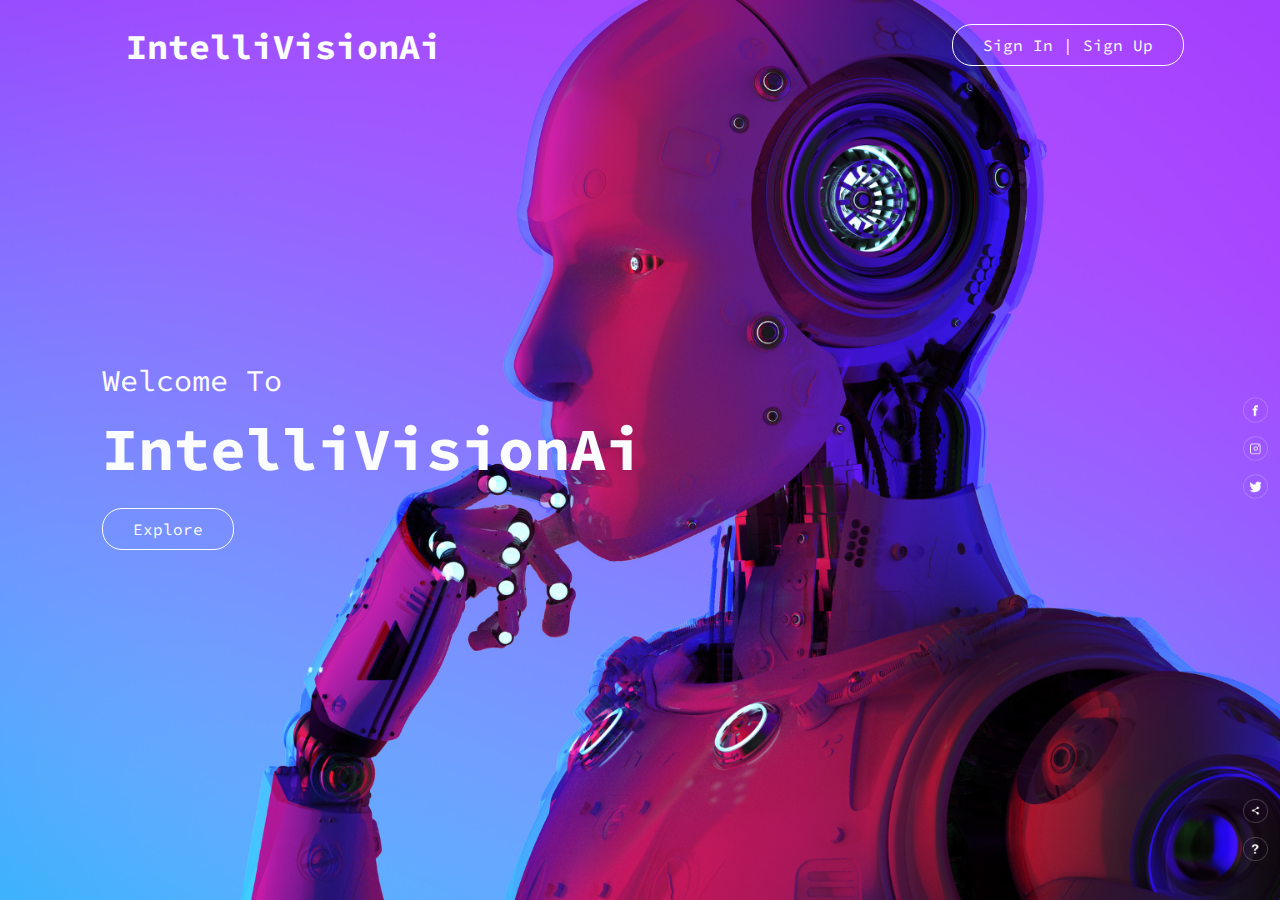
==== index.html @ 234420af "Beta V1" ====
<!DOCTYPE html>
<html lang="en">
<head>
  <title>IntelliVisionAi | Home</title>
  <link rel="stylesheet" href="css/style.css">
  <link rel="preconnect" href="https://fonts.googleapis.com">
  <link rel="preconnect" href="https://fonts.gstatic.com" crossorigin>
  <link href="https://fonts.googleapis.com/css2?family=Source+Code+Pro&display=swap" rel="stylesheet">
  <link rel="icon" type="image/x-icon" href="css/img/IntelliVisionAi.png">
</head>
<body>
  <div class="hero">
    <div class="navbar">
      <h2><a href="index.html">IntelliVisionAi</a></h2>
      <a href="#" id="loginBtn">Sign In | Sign Up</a>
    </div>
    <div class="content">
      <small>Welcome To</small>
      <h1>IntelliVisionAi</h1>
      <a href="explore.html">Explore</a>
    </div>
    <div class="side-bar">
      <img src="css/img/menu.png" class="menu" alt="">
      <div class="social-links">
        <img src="css/img/fb.png">
        <img src="css/img/ig.png">
        <img src="css/img/tw.png">
      </div>
      <div class="useful-links">
        <img src="css/img/share.png">
        <img src="css/img/info.png">
      </div>
    </div>
    <div class="bubbles">
      <img src="css/img/bubble.png">
      <img src="css/img/bubble.png">
      <img src="css/img/bubble.png">
      <img src="css/img/bubble.png">
      <img src="css/img/bubble.png">
      <img src="css/img/bubble.png">
      <img src="css/img/bubble.png">
      <img src="css/img/bubble.png">
    </div>
  </div>

  <!-- Modal code -->
  <div id="myModal" class="modal">
    <div class="modal-content">
      <p>There is no need to create an account at this moment. All services are currently in testing mode and will be avaible fully. Until then all beta and tests are free. </p>
      <a href="#home" id="continueBtn">Continue</a>
    </div>
  </div>

  <script>
    // Get the modal element
    var modal = document.getElementById("myModal");

    // Get the button that opens the modal
    var btn = document.getElementById("loginBtn");

    // Get the continue button
    var continueBtn = document.getElementById("continueBtn");

    // When the user clicks on the button, open the modal
    btn.onclick = function() {
      modal.style.display = "block";
    }

    // When the user clicks on the continue button, close the modal
    continueBtn.onclick = function() {
      modal.style.display = "none";
    }

    // When the user clicks anywhere outside of the modal, close it
    window.onclick = function(event) {
      if (event.target == modal) {
        modal.style.display = "none";
      }
    }
  </script>
</body>
</html>
---- css/style.css ----
*{
    margin: 0;
    padding: 0;
    font-family: 'Source Code Pro', monospace;
}

.hero {
    width: 100%;
    height: 100vh;
    background-image: url(img/bg.png);
    background-size: cover;
    background-position: center;
    position: relative;
    overflow: hidden;
}

.logo {
    width: 100px;
    cursor: pointer;
    size: 100px;
}

.navbar {
    width: 85%;
    height: 10%;
    margin: auto;
    display: flex;
    align-items: center;
    justify-content: space-between;
}

.navbar h2 a {
    border: 0px solid #fff;
    font-size: 35px;
}
a {
    color: #fbfcfd;
    padding: 10px 30px;
    background: transparent;
    border: 1.5px solid #fff;
    border-radius: 20px;
    outline: none;
    cursor: pointer;  
    text-decoration: none;
    text-align: center;
}

a:hover {
    background-color: #ffffff21;
    color: rgb(255, 255, 255);
  }

button {
    color: #fbfcfd;
    padding: 10px 25px;
    background: transparent;
    border: 1.5px solid #fff;
    border-radius: 20px;
    outline: none;
    cursor: pointer;
}

button.signup {
    margin-left: 10px;
    margin-right: 0;
}

button.research {
    margin-right: auto;
    margin-left: 35px;
}

button.services {
    margin-right: auto;
    margin-left: -1035px;
}

.content {
    color: #fbfcfd;
    position: absolute;
    top: 50%;
    left: 8%;
    transform: translateY(-50%);
    z-index: 2;
}

small {
    font-size: 30px;
}

h1{
    font-size: 60px;
    margin: 10px 0 30px;
    line-height: 80px;
}

h2 {
    font-size: 40px;
    color: #fbfcfd;
}
.side-bar {
    width: 50px;
    height: 100vh;
    position: absolute;
    right: 0;
    top: 0;
}

.menu {
    display: block;
    width: 25px;
    margin: 40px auto 0;
    cursor: pointer;
}

.social-links img, .useful-links img{
    width: 25px;
    margin: 5px auto;
    cursor: pointer;
}

.social-links {
    width: 50px;
    text-align: center;
    text-align: center;
    position: absolute;
    top: 50%;
    transform: translateY(-50%);
}

.useful-links {
    width: 50px;
    text-align: center;
    text-align: center;
    position: absolute;
    bottom: 30px;
}

.bubbles img {
    width: 50px;
    animation: bubble 7s linear infinite;
}

.bubbles {
    width: 100%;
    display: flex;
    align-items: center;
    justify-content: space-around;
    position: absolute;
    bottom: -110px;
    bottom: -80;
}

/* The Modal (background) */
.modal {
    display: none; /* Hidden by default */
    position: fixed; /* Stay in place */
    z-index: 999; /* make sure the modal container is on top */
    left: 0;
    top: 0;
    width: 100%; /* Full width */
    height: 100%; /* Full height */
    overflow: auto; /* Enable scroll if needed */
    background-color: rgba(0, 0, 0, 0.5); /* semi-transparent black */
    backdrop-filter: blur(5px); /* apply a 5-pixel blur */
  }
  
  /* Modal Content/Box */
  .modal-content {
    background-color: #ffffff00;
    margin: 15% auto; /* 15% from the top and centered */
    padding: 100px;
    border: 1px solid #ffffff;
    width: 50%; /* Could be more or less, depending on screen size */
  }

  .modal p {
    font-size: 25px;
    color: white;
    padding-bottom: 32px;
  }

  
@keyframes bubble {
    0% {
        transform: translateY(0);
        opacity: 0;
    }
    50% {
        opacity: 1;
    }
    70% {
        opacity: 1;
    }
    100% {
        transform: translateY(-80vh);
        opacity: 0;
    }
}

.bubbles img:nth-child(1) {
    animation-delay: 2s;
    width: 25px;
}
.bubbles img:nth-child(2) {
    animation-delay: 1s;
    width: 25px;
}
.bubbles img:nth-child(3) {
    animation-delay: 3s;
}
.bubbles img:nth-child(4) {
    animation-delay: 4.5s;
}
.bubbles img:nth-child(5) {
    animation-delay: 3s;
}
.bubbles img:nth-child(6) {
    animation-delay: 6s;
    width: 20px;
}
.bubbles img:nth-child(7) {
    animation-delay: 7s;
    width: 30px;
}


/* Scroll Bar */

/* width */
::-webkit-scrollbar {
    width: 20px;
  }
  
  /* Track */
  ::-webkit-scrollbar-track {
    box-shadow: inset 0 0 5px grey; 
    border-radius: 10px;
  }
   
  /* Handle */
  ::-webkit-scrollbar-thumb {
    background: red; 
    border-radius: 10px;
  }
  
  /* Handle on hover */
  ::-webkit-scrollbar-thumb:hover {
    background: #b30000; 
  }
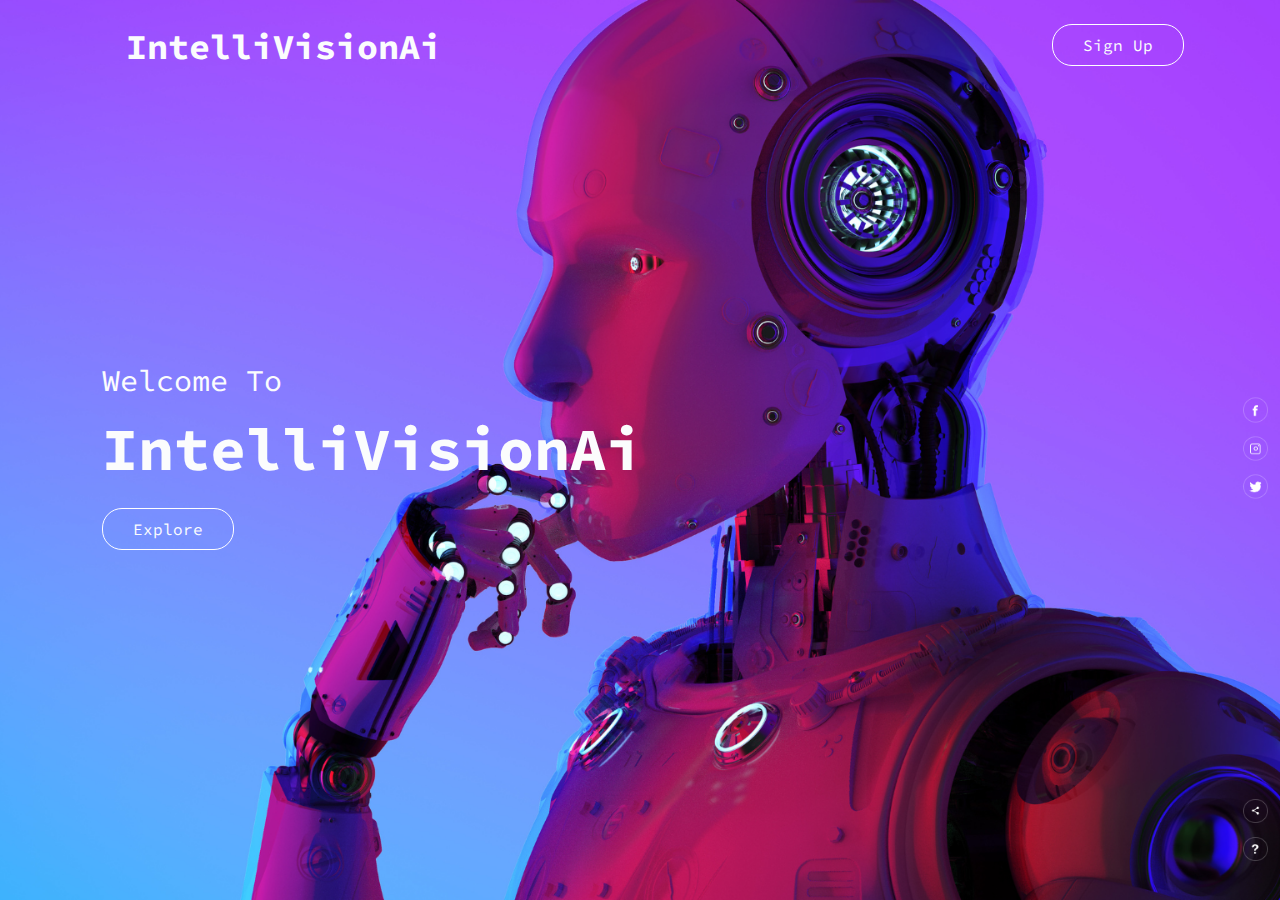
==== commit e6bb7f80: "V1.2" ====
--- a/index.html
+++ b/index.html
@@ -7,12 +7,13 @@
   <link rel="preconnect" href="https://fonts.gstatic.com" crossorigin>
   <link href="https://fonts.googleapis.com/css2?family=Source+Code+Pro&display=swap" rel="stylesheet">
   <link rel="icon" type="image/x-icon" href="css/img/IntelliVisionAi.png">
+  <meta name="viewport" content="width=device-width, initial-scale=1.0">
 </head>
 <body>
   <div class="hero">
     <div class="navbar">
       <h2><a href="index.html">IntelliVisionAi</a></h2>
-      <a href="#" id="loginBtn">Sign In | Sign Up</a>
+      <a href="#" id="loginBtn">Sign Up</a>
     </div>
     <div class="content">
       <small>Welcome To</small>
@@ -20,7 +21,6 @@
       <a href="explore.html">Explore</a>
     </div>
     <div class="side-bar">
-      <img src="css/img/menu.png" class="menu" alt="">
       <div class="social-links">
         <img src="css/img/fb.png">
         <img src="css/img/ig.png">
--- a/css/style.css
+++ b/css/style.css
@@ -247,4 +247,64 @@
   /* Handle on hover */
   ::-webkit-scrollbar-thumb:hover {
     background: #b30000; 
-  }+  }
+
+@media screen and (max-width: 600px) {
+    h1{
+        font-size: 30px;
+        margin: 10px 0 30px;
+        line-height: 50px;
+    }
+
+    .navbar h2 a {
+        border: 0 solid #fff;
+        font-size: 22px;
+    }
+
+    .hero{
+        background-repeat: no-repeat;
+        background-size: 420%;
+    }
+
+    .navbar {
+        width: 100%;
+        height: 10%;
+        margin: auto;
+        display: flex;
+        font-size: 10px;
+        justify-content: space-between;
+    }
+
+    .navbar a#loginBtn{
+        margin-right: 12px;
+        margin-top: 12px;
+    }
+}
+
+@media screen and (max-width: 1200px) and (min-width: 600px) {
+    .navbar {
+        width: 100%;
+        height: 10%;
+        margin: auto;
+        display: flex;
+        font-size: 10px;
+        justify-content: space-between;
+        margin-top: 25px;
+    }
+
+    .navbar a#loginBtn{
+        margin-right: 25px;
+        margin-top: 12px;
+    }
+
+    .navbar h2 a {
+        border: 0 solid #fff;
+        font-size: 22px;
+    }
+
+    h1{
+        font-size: 30px;
+        margin: 10px 0 30px;
+        line-height: 50px;
+    }
+}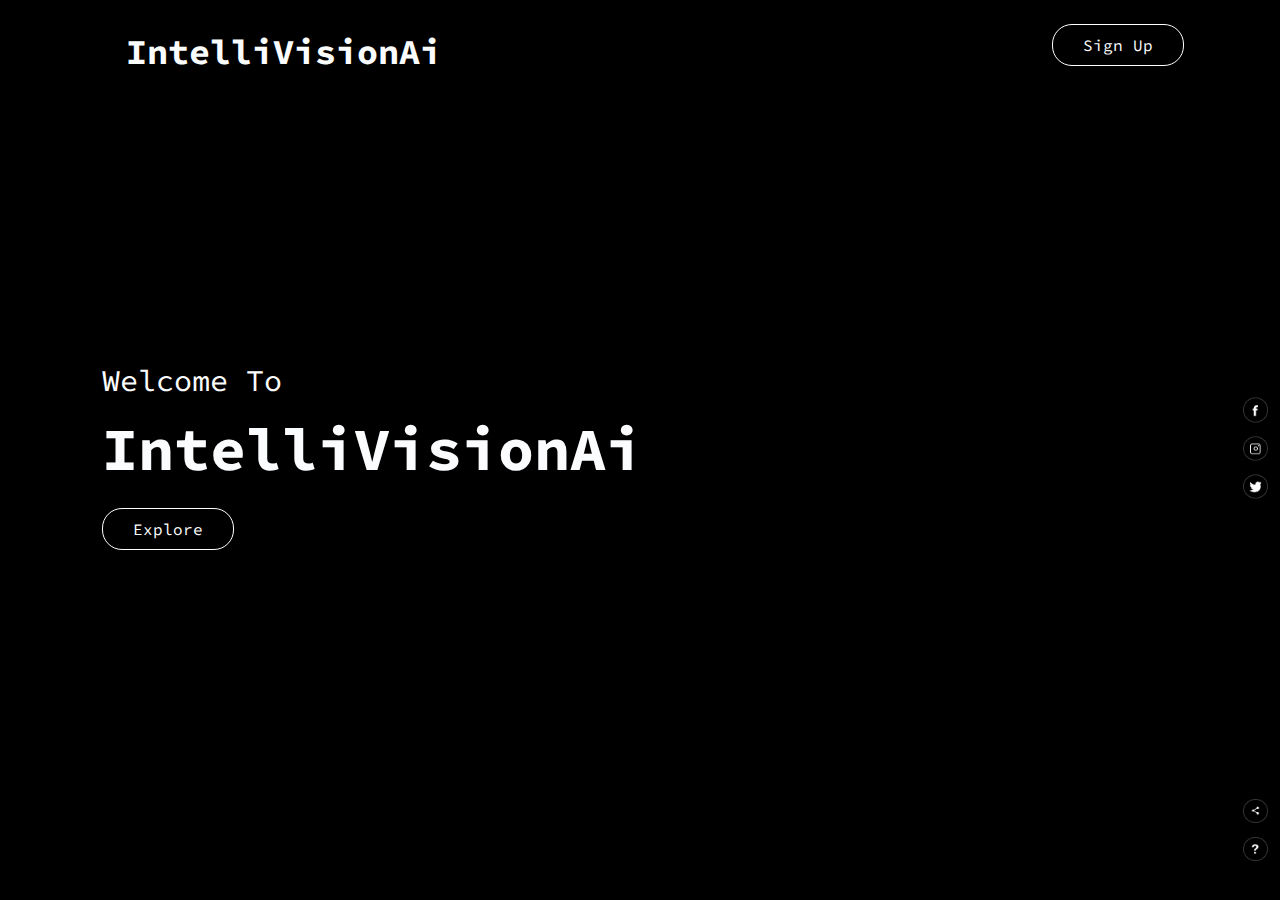
==== commit 94b181f0: "Redesign with 3 new ai models" ====
--- a/index.html
+++ b/index.html
@@ -6,7 +6,7 @@
   <link rel="preconnect" href="https://fonts.googleapis.com">
   <link rel="preconnect" href="https://fonts.gstatic.com" crossorigin>
   <link href="https://fonts.googleapis.com/css2?family=Source+Code+Pro&display=swap" rel="stylesheet">
-  <link rel="icon" type="image/x-icon" href="css/img/IntelliVisionAi.png">
+  <link rel="icon" type="image/x-icon" href="css/img/icon.png">
   <meta name="viewport" content="width=device-width, initial-scale=1.0">
 </head>
 <body>
@@ -30,16 +30,6 @@
         <img src="css/img/share.png">
         <img src="css/img/info.png">
       </div>
-    </div>
-    <div class="bubbles">
-      <img src="css/img/bubble.png">
-      <img src="css/img/bubble.png">
-      <img src="css/img/bubble.png">
-      <img src="css/img/bubble.png">
-      <img src="css/img/bubble.png">
-      <img src="css/img/bubble.png">
-      <img src="css/img/bubble.png">
-      <img src="css/img/bubble.png">
     </div>
   </div>
 
--- a/css/style.css
+++ b/css/style.css
@@ -4,10 +4,13 @@
     font-family: 'Source Code Pro', monospace;
 }
 
+body {
+  background: #000000;
+}
 .hero {
     width: 100%;
     height: 100vh;
-    background-image: url(img/bg.png);
+    background-image: url(img/bg.gif);
     background-size: cover;
     background-position: center;
     position: relative;
@@ -106,13 +109,6 @@
     top: 0;
 }
 
-.menu {
-    display: block;
-    width: 25px;
-    margin: 40px auto 0;
-    cursor: pointer;
-}
-
 .social-links img, .useful-links img{
     width: 25px;
     margin: 5px auto;
@@ -135,22 +131,6 @@
     position: absolute;
     bottom: 30px;
 }
-
-.bubbles img {
-    width: 50px;
-    animation: bubble 7s linear infinite;
-}
-
-.bubbles {
-    width: 100%;
-    display: flex;
-    align-items: center;
-    justify-content: space-around;
-    position: absolute;
-    bottom: -110px;
-    bottom: -80;
-}
-
 /* The Modal (background) */
 .modal {
     display: none; /* Hidden by default */
@@ -180,75 +160,31 @@
     padding-bottom: 32px;
   }
 
-  
-@keyframes bubble {
-    0% {
-        transform: translateY(0);
-        opacity: 0;
-    }
-    50% {
-        opacity: 1;
-    }
-    70% {
-        opacity: 1;
-    }
-    100% {
-        transform: translateY(-80vh);
-        opacity: 0;
-    }
-}
-
-.bubbles img:nth-child(1) {
-    animation-delay: 2s;
-    width: 25px;
-}
-.bubbles img:nth-child(2) {
-    animation-delay: 1s;
-    width: 25px;
-}
-.bubbles img:nth-child(3) {
-    animation-delay: 3s;
-}
-.bubbles img:nth-child(4) {
-    animation-delay: 4.5s;
-}
-.bubbles img:nth-child(5) {
-    animation-delay: 3s;
-}
-.bubbles img:nth-child(6) {
-    animation-delay: 6s;
-    width: 20px;
-}
-.bubbles img:nth-child(7) {
-    animation-delay: 7s;
-    width: 30px;
-}
-
-
-/* Scroll Bar */
+
+
+/* SCrollbar */
 
 /* width */
 ::-webkit-scrollbar {
-    width: 20px;
-  }
+    width: .15em;
+}
   
-  /* Track */
-  ::-webkit-scrollbar-track {
-    box-shadow: inset 0 0 5px grey; 
+/* Track */
+::-webkit-scrollbar-track {
+    box-shadow: inset 0 0 5px rgba(128, 128, 128, 0); 
     border-radius: 10px;
-  }
+}
    
-  /* Handle */
-  ::-webkit-scrollbar-thumb {
-    background: red; 
+/* Handle */
+::-webkit-scrollbar-thumb {
+    background: rgba(172, 51, 162, 0.11); 
     border-radius: 10px;
-  }
+}
   
-  /* Handle on hover */
+/* Handle on hover */
   ::-webkit-scrollbar-thumb:hover {
-    background: #b30000; 
-  }
-
+    background: rgba(172, 51, 162, 0.068); 
+}
 @media screen and (max-width: 600px) {
     h1{
         font-size: 30px;
@@ -263,7 +199,7 @@
 
     .hero{
         background-repeat: no-repeat;
-        background-size: 420%;
+        background-size: 350%;
     }
 
     .navbar {
@@ -279,6 +215,21 @@
         margin-right: 12px;
         margin-top: 12px;
     }
+
+    .modal-content {
+        background-color: rgba(0, 0, 0, 0.5); /* semi-transparent black */
+        backdrop-filter: blur(2px); /* apply a 5-pixel blur */
+        margin: 50% auto; /* 15% from the top and centered */
+        padding: 50px;
+        border: 1px solid #ffffff;
+        width: 50%; /* Could be more or less, depending on screen size */
+    }
+
+    .modal p {
+        font-size: 18px;
+        color: white;
+        padding-bottom: 32px;
+      }
 }
 
 @media screen and (max-width: 1200px) and (min-width: 600px) {
@@ -307,4 +258,10 @@
         margin: 10px 0 30px;
         line-height: 50px;
     }
+}
+
+@media screen and (max-width: 1500px) and (min-width: 1200px) {
+    .navbar h2 {
+        padding-top: 10px;
+    }
 }